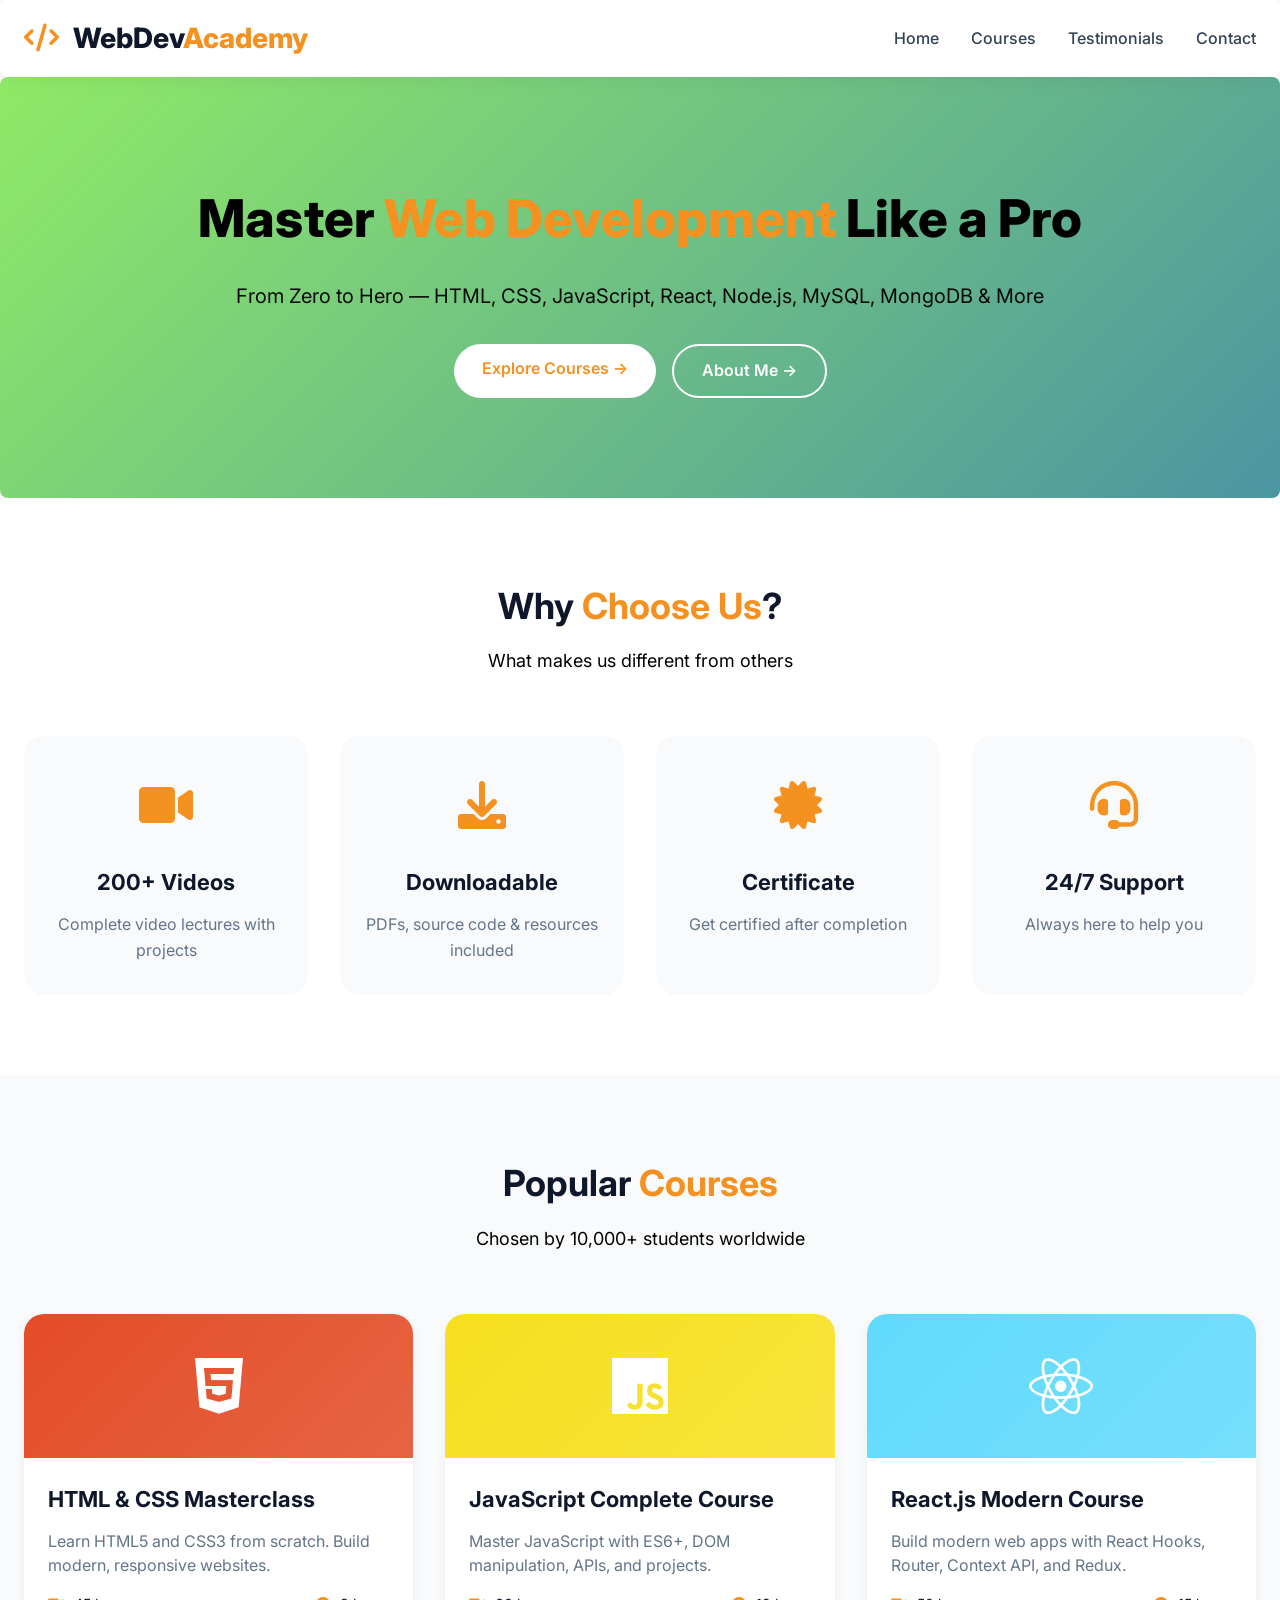
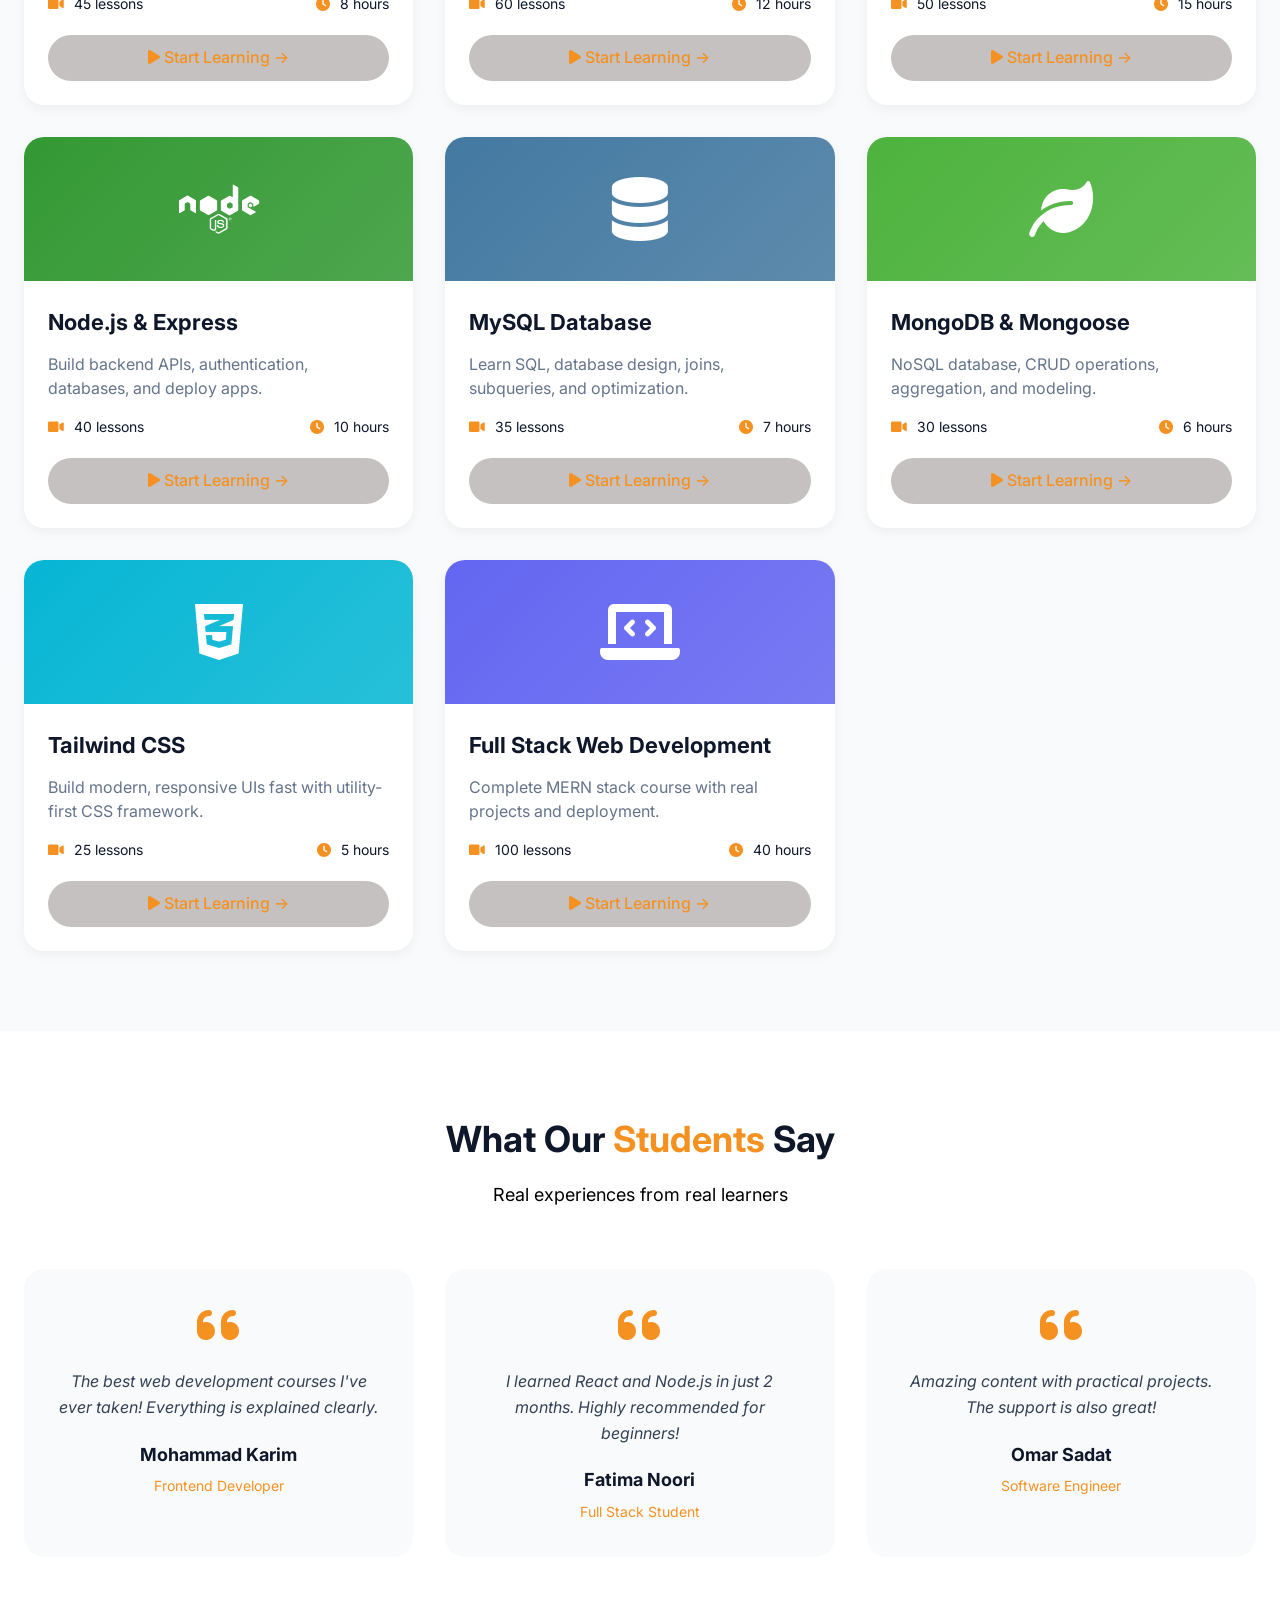
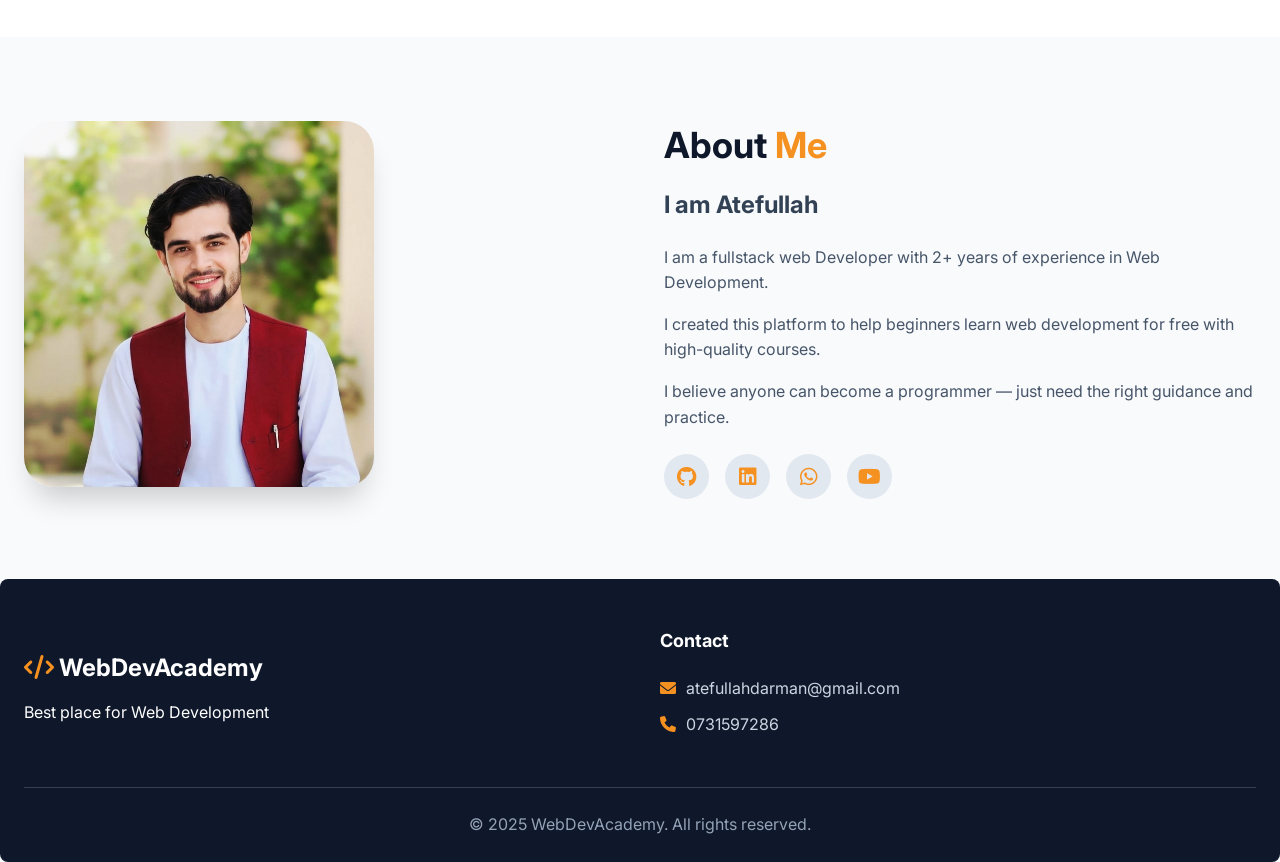
==== index.html @ 40d0e654 "first update" ====
<!DOCTYPE html>
<html lang="en">
<head>
    <meta charset="UTF-8">
  <link rel="shortcut icon" href="./images/1.png"type="image/x-icon">
  <meta name="description" content="WebDev Academy | Professional Web Development Courses ">
  <meta name="author" content="Atefullah">
  <meta name="keywords" content="html5,online,CSS,JavaScript,MongoDB,MySQL,React,tilwind,Node">
  <meta name="viewport" content="width=device-width, initial-scale=1.0">
    <title>WebDev Academy | Professional Web Development Courses</title>
    <link rel="stylesheet" href="css/style.css">
    <!-- Font Awesome Icons (Online) -->
    <link rel="stylesheet" href="https://cdnjs.cloudflare.com/ajax/libs/font-awesome/6.0.0-beta3/css/all.min.css">
    <!-- Google Fonts -->
    <link href="https://fonts.googleapis.com/css2?family=Inter:wght@300;400;500;600;700;800&display=swap" rel="stylesheet">
</head>
<body>
<!-- ==================== NAVBAR ==================== -->
<nav class="navbar">
    <div class="container">
        <div class="logo">
            <a href="index.html"><i class="fas fa-code"></i> WebDev<span>Academy</span></a>
        </div>
        <ul class="nav-links">
           <li><a href="index.html" class="active">Home</a></li>
            <li><a href="coueses.html">Courses</a></li>
            <li><a href="testimonials.html">Testimonials</a></li>
            <li><a href="contact.html">Contact</a></li>
        </ul>
        <div class="menu-toggle">
            <i class="fas fa-bars"></i>
        </div>
    </div>
</nav>

<!-- ==================== HERO SECTION ==================== -->
<section id="home" class="hero">
    <div class="container">
        <div class="hero-content">
            <h1>Master <span class="highlight">Web Development</span> Like a Pro</h1>
            <p>From Zero to Hero — HTML, CSS, JavaScript, React, Node.js, MySQL, MongoDB & More</p>
            <div class="hero-buttons">
                <a href="#courses" class="btn btn-primary">Explore Courses →</a>
                <a href="#about" class="btn btn-outline">About Me →</a>
            </div>
        </div>
    </div>
</section>

<!-- ==================== FEATURES SECTION ==================== -->
<section id="features" class="features">
    <div class="container">
        <div class="section-header">
            <h2>Why <span class="highlight">Choose Us</span>?</h2>
            <p>What makes us different from others</p>
        </div>
        <div class="features-grid">
            <div class="feature-card">
                <div class="feature-icon"><i class="fas fa-video"></i></div>
                <h3>200+ Videos</h3>
                <p>Complete video lectures with projects</p>
            </div>
            <div class="feature-card">
                <div class="feature-icon"><i class="fas fa-download"></i></div>
                <h3>Downloadable</h3>
                <p>PDFs, source code & resources included</p>
            </div>
            <div class="feature-card">
                <div class="feature-icon"><i class="fas fa-certificate"></i></div>
                <h3>Certificate</h3>
                <p>Get certified after completion</p>
            </div>
            <div class="feature-card">
                <div class="feature-icon"><i class="fas fa-headset"></i></div>
                <h3>24/7 Support</h3>
                <p>Always here to help you</p>
            </div>
        </div>
    </div>
</section>

<!-- ==================== COURSES SECTION ==================== -->
<section id="courses" class="courses">
    <div class="container">
        <div class="section-header">
            <h2>Popular <span class="highlight">Courses</span></h2>
            <p>Chosen by 10,000+ students worldwide</p>
        </div>
        <div class="courses-grid" id="coursesGrid">
            <!-- Courses will be added by JavaScript -->
        </div>
    </div>
</section>
<!-- ==================== TESTIMONIALS SECTION ==================== -->
<section id="testimonials" class="testimonials">
    <div class="container">
        <div class="section-header">
            <h2>What Our <span class="highlight">Students</span> Say</h2>
            <p>Real experiences from real learners</p>
        </div>
        <div class="testimonials-grid" id="testimonialsGrid">
            <!-- Testimonials will be added by JavaScript -->
        </div>
    </div>
</section>
<!-- ==================== ABOUT SECTION ==================== -->
<section id="about" class="about">
    <div class="container">
        <div class="about-content">
            <div class="about-image">
                <img src="./images/darman1.png" alt="Ahmad - Web Developer">
            </div>
            <div class="about-text">
                <h2>About <span class="highlight">Me</span></h2>
                <h3>I am Atefullah</h3>
                <p>I am a fullstack web Developer with 2+ years of experience in Web Development.</p>
                <p>I created this platform to help beginners learn web development for free with high-quality courses.</p>
                <p>I believe anyone can become a programmer — just need the right guidance and practice.</p>
                <div class="about-social">
                    <a href="https://github.com/dashboard"><i class="fab fa-github"></i></a>
                    <a href="https://www.linkedin.com/in/atefullah-zafar-zoy-2a7019399?utm_source=share_via&utm_content=profile&utm_medium=member_android"><i class="fab fa-linkedin"></i></a>
                    <a href="https://wa.me/93731597286"><i class="fab fa-whatsapp"></i></a>
                    <a href="https://youtube.com/@atefullahdarman2024?si=0NYU_P_U1NYrstaZ" class="social-icon youtube"><i class="fab fa-youtube"></i></a>

                    
                </div>
            </div>
        </div>
    </div>
</section>

<!-- ==================== FOOTER ==================== -->
<footer id="contact">
    <div class="container">
        <div class="footer-content">
            <div class="footer-logo">
                <h3><i class="fas fa-code"></i> WebDevAcademy</h3>
                <p>Best place for Web Development</p>
            </div>
            <div class="footer-contact">
                <h4>Contact</h4>
                <p><i class="fas fa-envelope"></i>atefullahdarman@gmail.com</p>
                <p><i class="fas fa-phone"></i>0731597286</p>
            </div>
        </div>
        <div class="footer-bottom">
            <p>&copy; 2025 WebDevAcademy. All rights reserved.</p>
        </div>
    </div>
</footer>

<script src="js/main.js"></script>
</body>
</html>
---- css/style.css ----
* {
    margin: 0;
    padding: 0;
    box-sizing: border-box;
}

body {
    font-family: 'Inter', sans-serif;
    background: #f8fafc;
    color: #0f172a;
    line-height: 1.6;
}

.container {
    max-width: 1280px;
    margin: 0 auto;
    padding: 0 24px;
}

/* ==================== NAVBAR ==================== */
.navbar {
    background:white;
    box-shadow: 0 4px 20px rgba(0,0,0,0.05);
    position: sticky;
    top: 0;
    z-index: 1000;
    padding: 16px 0;
    border-radius: 8px;
}

.navbar .container {
    display: flex;
    justify-content: space-between;
    align-items: center;
}

.logo a {
    font-size: 28px;
    font-weight: 800;
    text-decoration: none;
    color: #0f172a;
}

.logo span {
    color: #f59120;
}

.logo i {
    color: #f59120;
    margin-right: 8px;
}

.nav-links {
    display: flex;
    gap: 32px;
    list-style: none;
}

.nav-links a {
    text-decoration: none;
    color: #334155;
    font-weight: 500;
    transition: 0.3s;
}

.nav-links a:hover,.nav-links a.active {
    color: #f59120;
}

.menu-toggle {
    display: none;
    font-size: 24px;
    cursor: pointer;
    color: #0f172a;
}

/* ==================== HERO ==================== */
.hero {
    background: linear-gradient(135deg, #90ea66 0%, #4b95a2 100%);
    padding: 100px 0;
    color:black;
    text-align: center;
    border-radius: 8px;
}

.hero-content h1 {
    font-size: 52px;
    font-weight: 800;
    margin-bottom: 20px;
}

.hero-content .highlight {
   color: #f59120;
}

.hero-content p {
    font-size: 20px;
    margin-bottom: 32px;
    opacity: 0.95;
}

.hero-buttons {
    display: flex;
    gap: 16px;
    justify-content: center;
}

.btn {
    padding: 12px 28px;
    border-radius: 40px;
    text-decoration: none;
    font-weight: 600;
    transition: 0.3s;
    display: inline-block;
}

.btn-primary {
    background: white;
   color: #f59120;
}

.btn-primary:hover {
    background: #f1f5f9;
    transform: translateY(-2px);
}

.btn-outline {
    border: 2px solid white;
    color: white;
}

.btn-outline:hover {
    background: white;
    color: #f59120;
}

/* ==================== SECTIONS HEADER ==================== */
.section-header {
    text-align: center;
    margin-bottom: 60px;
}

.section-header h2 {
    font-size: 36px;
    font-weight: 700;
    color: #0f172a;
    margin-bottom: 12px;
}

.section-header .highlight {
    color: #f59120;
}

.section-header p {
    color:black;
    font-size: 18px;
}

/* ==================== FEATURES ==================== */
.features {
    padding: 80px 0;
    background: white;
}

.features-grid {
    display: grid;
    grid-template-columns: repeat(auto-fit, minmax(250px, 1fr));
    gap: 32px;
}

.feature-card {
    text-align: center;
    padding: 32px 24px;
    background: #f8fafc;
    border-radius: 20px;
    transition: 0.3s;
}

.feature-card:hover {
    transform: translateY(-8px);
    box-shadow: 0 20px 30px -10px rgba(0,0,0,0.1);
}

.feature-icon {
    font-size: 48px;
   color: #f59120;
    margin-bottom: 20px;
}

.feature-card h3 {
    font-size: 22px;
    margin-bottom: 12px;
}

.feature-card p {
    color: #64748b;
}

/* ==================== COURSES ==================== */
.courses {
    padding: 80px 0;
    background: #f8fafc;
}

.courses-grid {
    display: grid;
    grid-template-columns: repeat(auto-fill, minmax(320px, 1fr));
    gap: 32px;
}

.course-card {
    background: white;
    border-radius: 20px;
    overflow: hidden;
    transition: 0.3s;
    box-shadow: 0 4px 12px rgba(0,0,0,0.05);
}

.course-card:hover {
    transform: translateY(-5px);
    box-shadow: 0 20px 30px -10px rgba(0,0,0,0.15);
}

.course-img {
    background: linear-gradient(135deg, #667eea, #764ba2);
    padding: 40px;
    text-align: center;
}

.course-img i {
    font-size: 64px;
    color: white;
}

.course-info {
    padding: 24px;
}

.course-info h3 {
    font-size: 22px;
    margin-bottom: 12px;
}

.course-info p {
    color: #64748b;
    margin-bottom: 16px;
    line-height: 1.5;
}

.course-meta {
    display: flex;
    justify-content: space-between;
    margin-bottom: 20px;
    font-size: 14px;
}

.course-meta span i {
    margin-right: 6px;
    color: #f59120;
}

.course-btn {
    display: inline-block;
    color: #f59120;
    background: rgb(197, 193, 193);
    padding: 10px 20px;
    border-radius: 30px;
    text-decoration: none;
    font-weight: 500;
    transition: 0.3s;
    width: 100%;
    text-align: center;
}

.course-btn:hover {
    background:#f59120 ;
    color: black;
    transform: scale(1.02);
}

/* ==================== TESTIMONIALS ==================== */
.testimonials {
    padding: 80px 0;
    background: white;
}

.testimonials-grid {
    display: grid;
    grid-template-columns: repeat(auto-fit, minmax(300px, 1fr));
    gap: 32px;
}

.testimonial-card {
    background: #f8fafc;
    padding: 32px;
    border-radius: 20px;
    text-align: center;
    transition: 0.3s;
}

.testimonial-card:hover {
    transform: scale(1.02);
    box-shadow: 0 10px 25px -5px rgba(0,0,0,0.1);
}

.testimonial-card i {
    font-size: 48px;
    color: #f59120;
    margin-bottom: 20px;
}

.testimonial-card p {
    font-style: italic;
    margin-bottom: 20px;
    color: #334155;
}

.testimonial-card h4 {
    font-size: 18px;
    margin-bottom: 4px;
}

.testimonial-card span {
    font-size: 14px;
   color: #f59120;
}

/* ==================== ABOUT ==================== */
.about {
    padding: 80px 0;
    background: #f8fafc;
}

.about-content {
    display: grid;
    grid-template-columns: 1fr 1fr;
    gap: 48px;
    align-items: center;
}

.about-image img {
    width: 100%;
    max-width: 350px;
    border-radius: 30px;
    box-shadow: 0 20px 30px -10px rgba(0,0,0,0.2);
}

.about-text h2 {
    font-size: 36px;
    margin-bottom: 12px;
}

.about-text .highlight {
   color: #f59120;
}

.about-text h3 {
    font-size: 24px;
    margin-bottom: 20px;
    color: #334155;
}

.about-text p {
    margin-bottom: 16px;
    color: #475569;
}

.about-social {
    display: flex;
    gap: 16px;
    margin-top: 24px;
    
}

.about-social a {
    width: 45px;
    height: 45px;
    background: #e2e8f0;
    border-radius: 50%;
    display: flex;
    align-items: center;
    justify-content: center;
    color: #f59120;
    font-size: 20px;
    transition: 0.3s;
    text-decoration: none;
}

.about-social a:hover {
   color: #f59120;
    color: white;
}

/* ==================== FOOTER ==================== */
footer {
    background: #0f172a;
    color: white;
    padding: 48px 0 24px;
    border-radius: 8px;
}

.footer-content {
    display: grid;
    grid-template-columns: repeat(auto-fit, minmax(250px, 1fr));
    gap: 40px;
    margin-bottom: 40px;
    align-items: center;
}

.footer-logo h3 {
    font-size: 24px;
    margin-bottom: 12px;
}

.footer-logo i {
    color: #f59120;
}

.footer-links h4,
.footer-contact h4 {
    margin-bottom: 20px;
    font-size: 18px;
}

.footer-links ul {
    list-style: none;
}

.footer-links li {
    margin-bottom: 10px;
}

.footer-links a {
    color: #cbd5e1;
    text-decoration: none;
    transition: 0.3s;
}

.footer-links a:hover {
    color: #f59120;
}

.footer-contact p {
    margin-bottom: 10px;
    color: #cbd5e1;
}

.footer-contact i {
    margin-right: 10px;
    color: #f59120;
}

.footer-bottom {
    text-align: center;
    padding-top: 24px;
    border-top: 1px solid #334155;
    color: #94a3b8;
}

/* ==================== RESPONSIVE ==================== */
@media (max-width: 768px) {
    .nav-links {
        display: none;
    }
    
    .menu-toggle {
        display: block;
    }
    
    .hero-content h1 {
        font-size: 32px;
    }
    
    .hero-content p {
        font-size: 16px;
    }
    
    .hero-buttons {
        flex-direction: column;
        align-items: center;
    }
    
    .about-content {
        grid-template-columns: 1fr;
        text-align: center;
    }
    
    .about-social {
        justify-content: center;
    }
    
    .section-header h2 {
        font-size: 28px;
    }
}

.nav-links.active {
    display: flex;
    flex-direction: column;
    position: absolute;
    top: 70px;
    left: 0;
    right: 0;
    background: white;
    padding: 20px;
    box-shadow: 0 10px 20px rgba(0,0,0,0.1);
    gap: 16px;
}
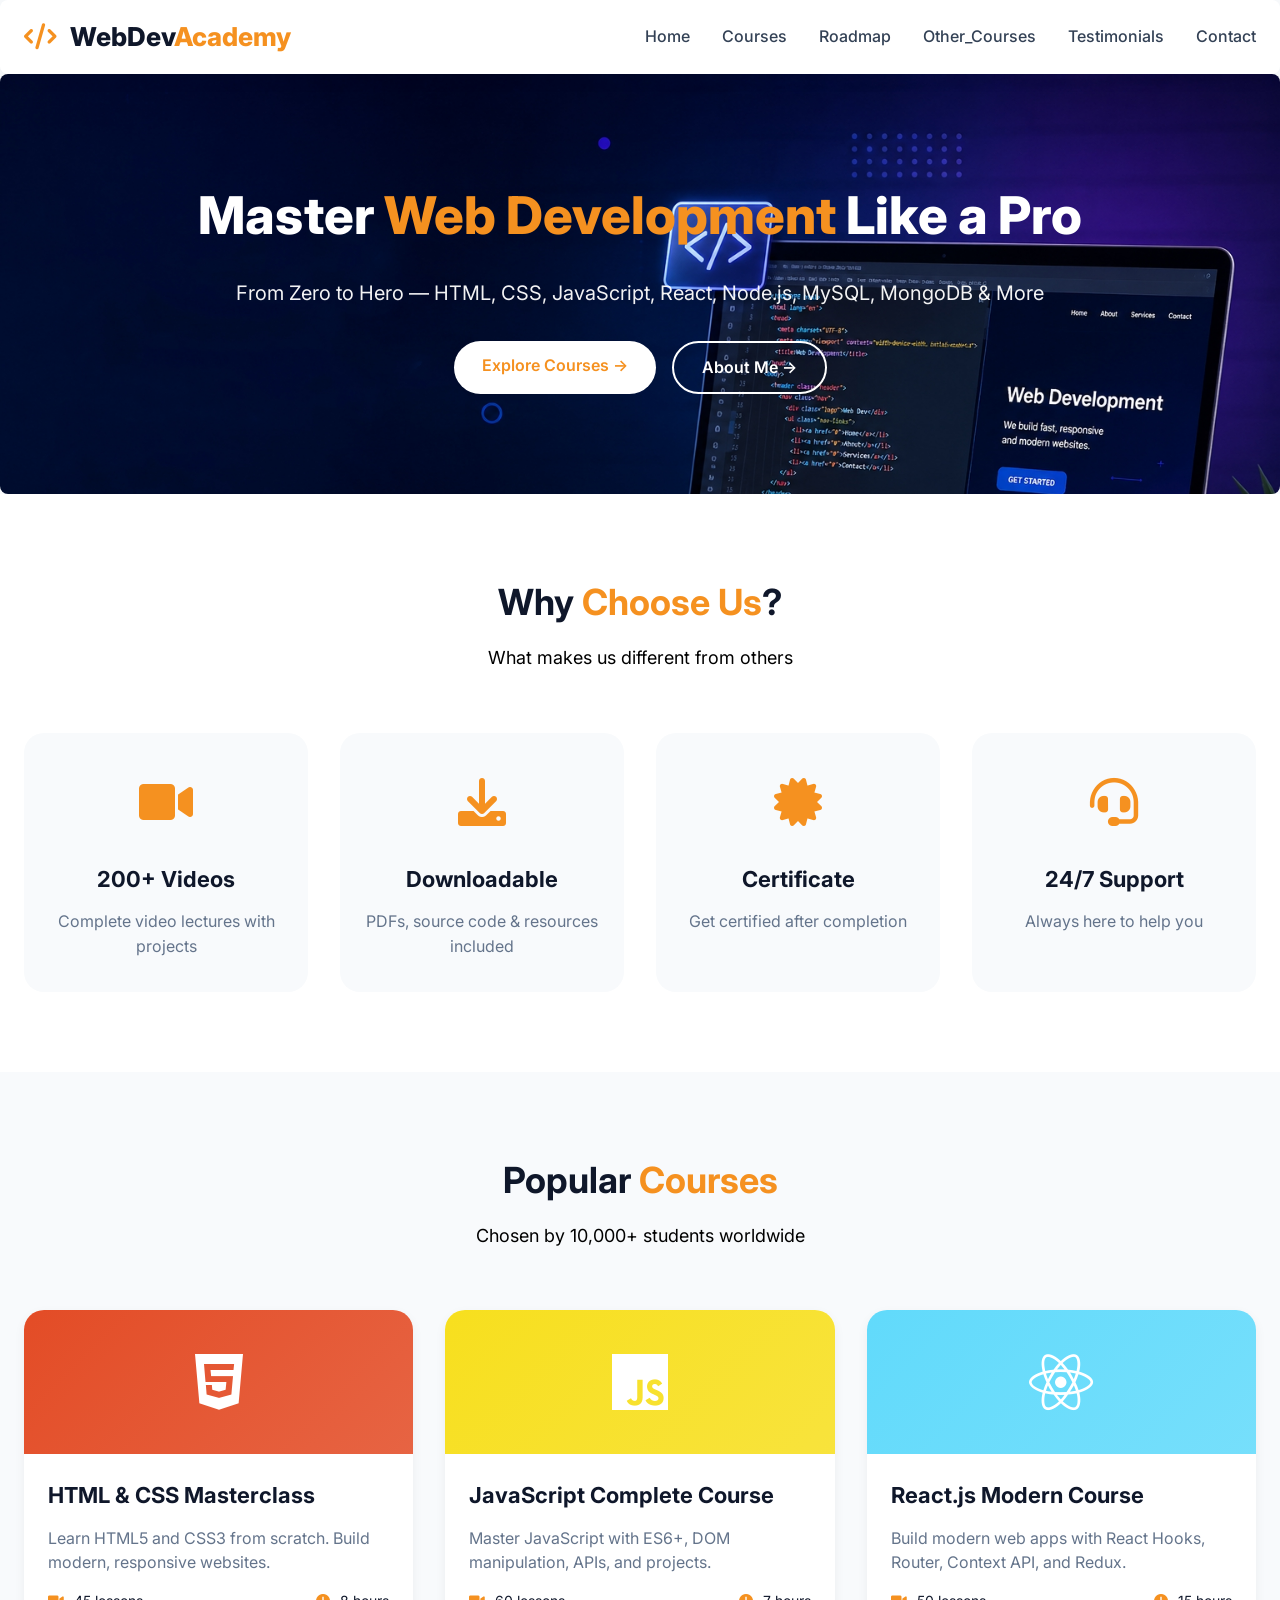
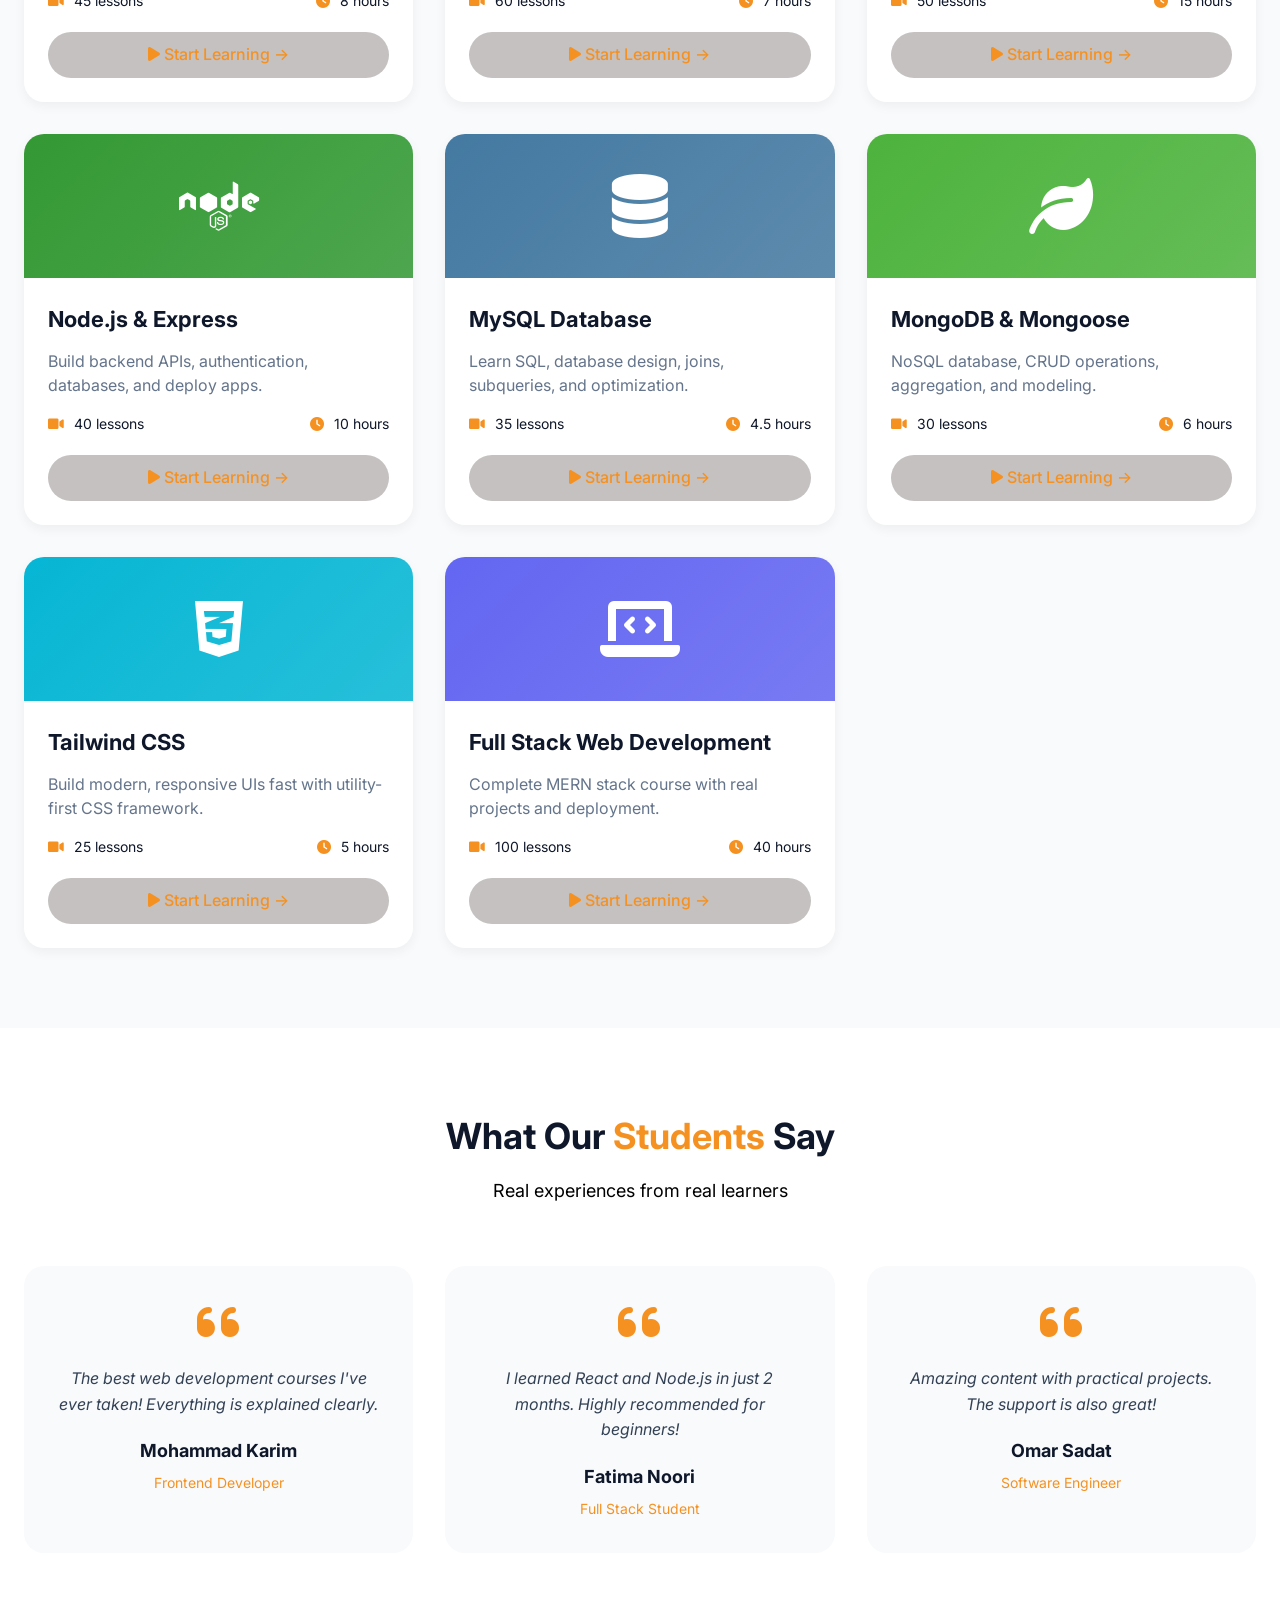
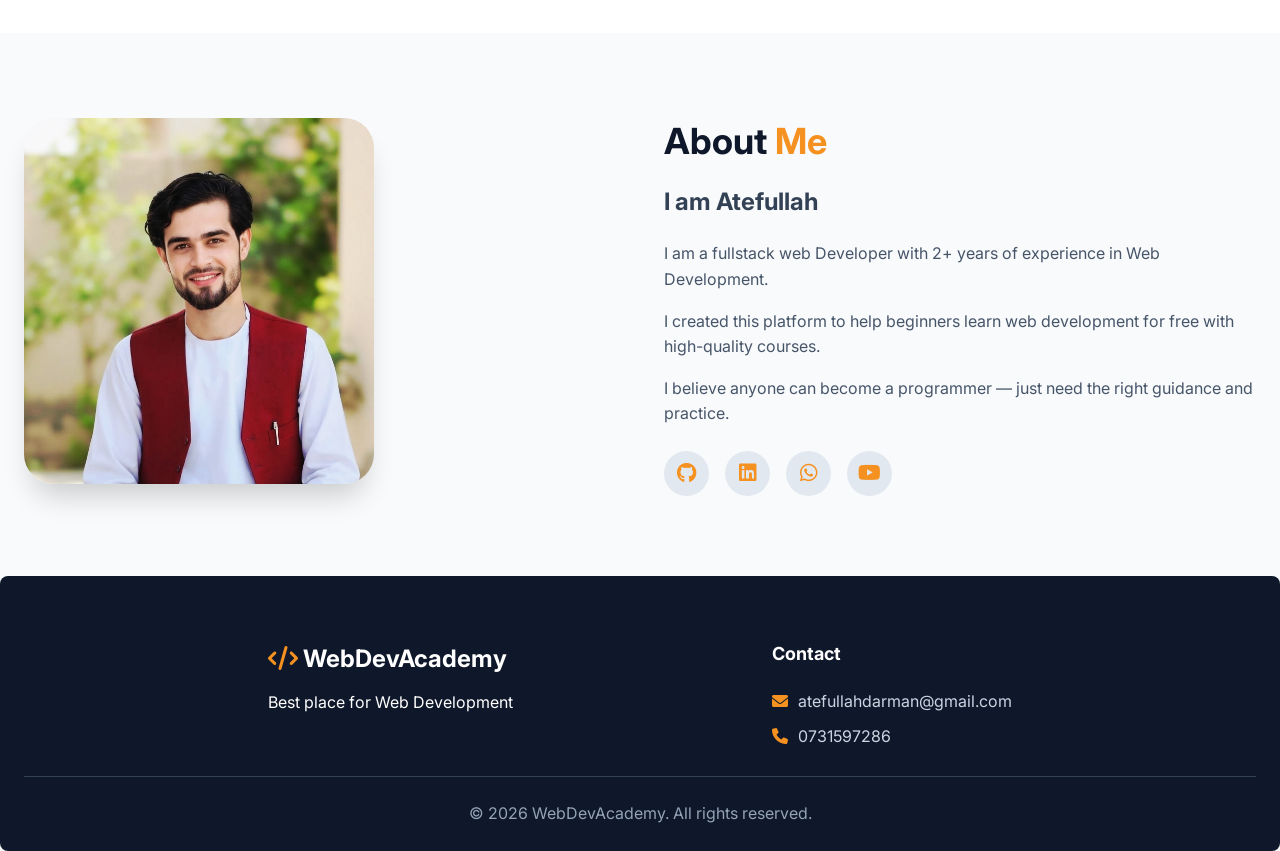
==== commit c4a8e71d: "second update" ====
--- a/index.html
+++ b/index.html
@@ -24,6 +24,8 @@
         <ul class="nav-links">
            <li><a href="index.html" class="active">Home</a></li>
             <li><a href="coueses.html">Courses</a></li>
+            <li><a href="roadmap.html">Roadmap</a></li>
+            <li><a href="other_courses.html">Other_Courses</a></li>
             <li><a href="testimonials.html">Testimonials</a></li>
             <li><a href="contact.html">Contact</a></li>
         </ul>
@@ -144,7 +146,7 @@
             </div>
         </div>
         <div class="footer-bottom">
-            <p>&copy; 2025 WebDevAcademy. All rights reserved.</p>
+            <p>&copy; 2026 WebDevAcademy. All rights reserved.</p>
         </div>
     </div>
 </footer>
--- a/css/style.css
+++ b/css/style.css
@@ -13,7 +13,7 @@
 }
 
 .container {
-    max-width: 1280px;
+    max-width:100%;
     margin: 0 auto;
     padding: 0 24px;
 }
@@ -36,7 +36,7 @@
 }
 
 .logo a {
-    font-size: 28px;
+    font-size: 26px;
     font-weight: 800;
     text-decoration: none;
     color: #0f172a;
@@ -77,9 +77,11 @@
 
 /* ==================== HERO ==================== */
 .hero {
-    background: linear-gradient(135deg, #90ea66 0%, #4b95a2 100%);
+    /* background: linear-gradient(135deg, #90ea66 0%, #4b95a2 100%); */
+    background-image: url(../images/MYXJ_20260514090458428_save.jpg);
+    background-size: cover;
     padding: 100px 0;
-    color:black;
+    color:white;
     text-align: center;
     border-radius: 8px;
 }
@@ -401,11 +403,17 @@
 }
 
 .footer-content {
-    display: grid;
+    /* display: grid;
     grid-template-columns: repeat(auto-fit, minmax(250px, 1fr));
     gap: 40px;
     margin-bottom: 40px;
-    align-items: center;
+    align-items: center; */
+    display: flex;
+    justify-content:space-evenly;
+    flex-wrap: wrap;
+    gap: 2em;
+    padding: 1em;
+   
 }
 
 .footer-logo h3 {
